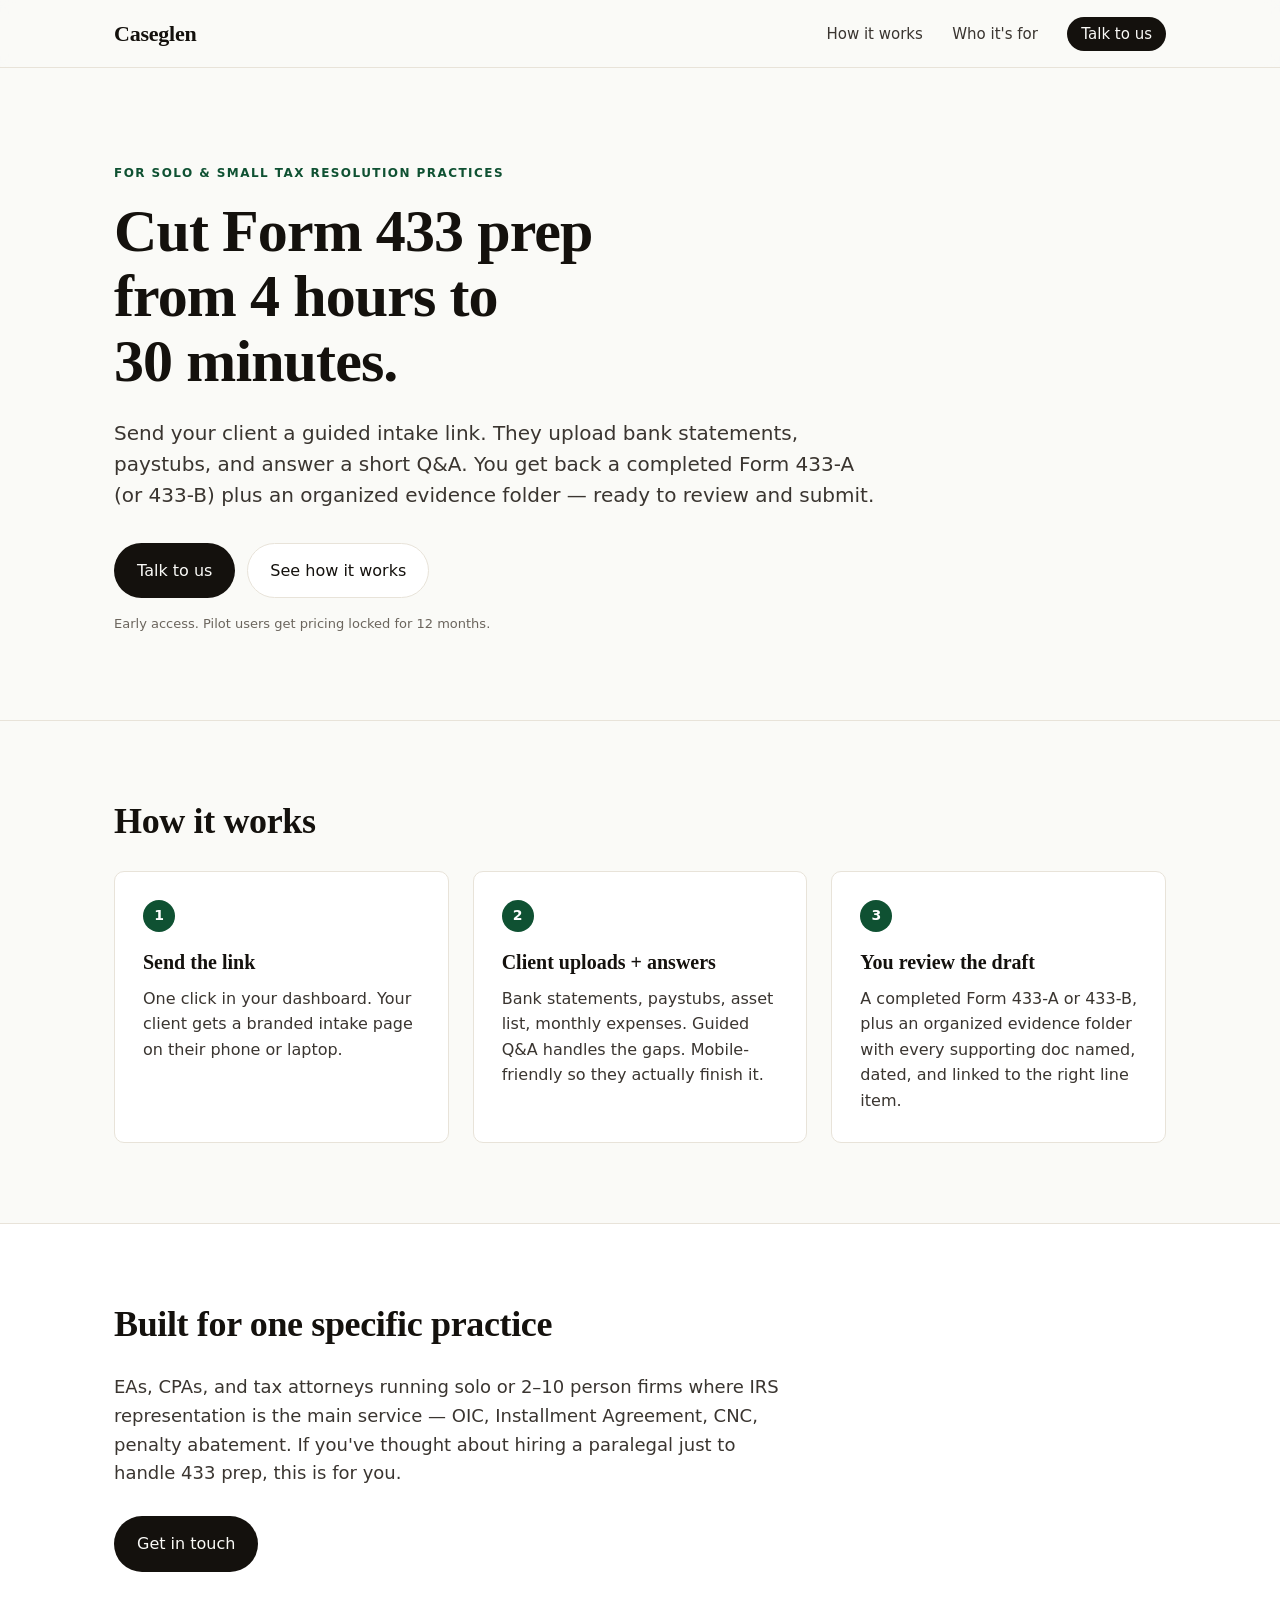
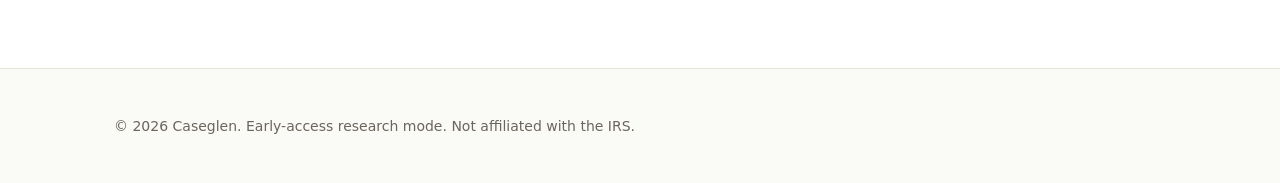
==== index.html @ 3f89bc8d "first commit" ====
<!DOCTYPE html>
<html lang="en">
<head>
<meta charset="UTF-8" />
<meta name="viewport" content="width=device-width, initial-scale=1.0" />
<title>Caseglen — AI Intake for Tax Resolution Practices</title>
<meta name="description" content="Turn client bank statements and paystubs into a completed Form 433-A or 433-B in under 30 minutes. Built for solo and small tax resolution practices." />
<link rel="stylesheet" href="styles.css" />
<link rel="icon" href="data:image/svg+xml,%3Csvg xmlns='http://www.w3.org/2000/svg' viewBox='0 0 32 32'%3E%3Crect width='32' height='32' rx='6' fill='%230f5132'/%3E%3Ctext x='16' y='22' font-family='Georgia,serif' font-size='18' fill='%23fafaf7' text-anchor='middle' font-weight='600'%3EC%3C/text%3E%3C/svg%3E">
</head>
<body>

<header class="nav">
  <div class="container nav-inner">
    <a href="index.html" class="brand">Caseglen</a>
    <nav>
      <a href="#how">How it works</a>
      <a href="#who">Who it's for</a>
      <a href="contact.html" class="nav-cta">Talk to us</a>
    </nav>
  </div>
</header>

<section class="hero">
  <div class="container">
    <p class="eyebrow">For solo &amp; small tax resolution practices</p>
    <h1>Cut Form 433 prep from 4&nbsp;hours to 30&nbsp;minutes.</h1>
    <p class="sub">
      Send your client a guided intake link. They upload bank statements,
      paystubs, and answer a short Q&amp;A. You get back a completed
      Form 433-A (or 433-B) plus an organized evidence folder — ready to
      review and submit.
    </p>
    <div class="cta-row">
      <a href="contact.html" class="btn btn-primary">Talk to us</a>
      <a href="#how" class="btn btn-ghost">See how it works</a>
    </div>
    <p class="micro">Early access. Pilot users get pricing locked for 12 months.</p>
  </div>
</section>

<section id="how" class="how">
  <div class="container">
    <h2>How it works</h2>
    <div class="steps">
      <div class="step">
        <div class="step-num">1</div>
        <h3>Send the link</h3>
        <p>One click in your dashboard. Your client gets a branded intake page on their phone or laptop.</p>
      </div>
      <div class="step">
        <div class="step-num">2</div>
        <h3>Client uploads + answers</h3>
        <p>Bank statements, paystubs, asset list, monthly expenses. Guided Q&amp;A handles the gaps. Mobile-friendly so they actually finish it.</p>
      </div>
      <div class="step">
        <div class="step-num">3</div>
        <h3>You review the draft</h3>
        <p>A completed Form 433-A or 433-B, plus an organized evidence folder with every supporting doc named, dated, and linked to the right line item.</p>
      </div>
    </div>
  </div>
</section>

<section id="who" class="who">
  <div class="container">
    <h2>Built for one specific practice</h2>
    <p class="who-lede">
      EAs, CPAs, and tax attorneys running solo or 2–10 person firms where
      IRS representation is the main service — OIC, Installment Agreement,
      CNC, penalty abatement. If you've thought about hiring a paralegal
      just to handle 433 prep, this is for you.
    </p>
    <div class="cta-row">
      <a href="contact.html" class="btn btn-primary">Get in touch</a>
    </div>
  </div>
</section>

<footer class="footer">
  <div class="container">
    <p>© <span id="year"></span> Caseglen. Early-access research mode. Not affiliated with the IRS.</p>
  </div>
</footer>

<script>document.getElementById('year').textContent=new Date().getFullYear();</script>
</body>
</html>
---- styles.css ----
:root {
  --bg: #fafaf7;
  --surface: #ffffff;
  --ink: #14110d;
  --ink-2: #3a3530;
  --muted: #6b655d;
  --line: #e8e3d9;
  --accent: #0f5132;
  --accent-2: #b08d57;
  --accent-soft: #ecf3ee;
  --radius: 10px;
  --max: 1100px;
  --font-sans: ui-sans-serif, system-ui, -apple-system, "Segoe UI", Roboto, "Helvetica Neue", Arial, sans-serif;
  --font-serif: ui-serif, Georgia, "Iowan Old Style", "Apple Garamond", Baskerville, "Times New Roman", serif;
}

* { box-sizing: border-box; }

html, body {
  margin: 0;
  padding: 0;
  background: var(--bg);
  color: var(--ink);
  font-family: var(--font-sans);
  font-size: 17px;
  line-height: 1.6;
  -webkit-font-smoothing: antialiased;
}

a { color: var(--accent); text-decoration: none; }
a:hover { text-decoration: underline; }

.container { max-width: var(--max); margin: 0 auto; padding: 0 24px; }

/* Nav */
.nav {
  border-bottom: 1px solid var(--line);
  background: rgba(250, 250, 247, 0.85);
  backdrop-filter: saturate(140%) blur(8px);
  position: sticky;
  top: 0;
  z-index: 10;
}
.nav-inner {
  display: flex;
  align-items: center;
  justify-content: space-between;
  padding-top: 16px;
  padding-bottom: 16px;
}
.brand {
  font-family: var(--font-serif);
  font-size: 22px;
  font-weight: 600;
  color: var(--ink);
  letter-spacing: -0.01em;
}
.brand:hover { text-decoration: none; }
.nav nav a {
  margin-left: 24px;
  color: var(--ink-2);
  font-size: 15px;
}
.nav-cta {
  background: var(--ink);
  color: var(--bg) !important;
  padding: 8px 14px;
  border-radius: 999px;
  font-weight: 500;
}
.nav-cta:hover { background: var(--accent); text-decoration: none; }

/* Hero */
.hero {
  padding: 96px 0 72px;
  border-bottom: 1px solid var(--line);
}
.eyebrow {
  text-transform: uppercase;
  font-size: 12px;
  letter-spacing: 0.12em;
  color: var(--accent);
  font-weight: 600;
  margin: 0 0 16px;
}
.hero h1 {
  font-family: var(--font-serif);
  font-size: clamp(36px, 5.5vw, 60px);
  line-height: 1.08;
  letter-spacing: -0.015em;
  margin: 0 0 24px;
  max-width: 18ch;
  color: var(--ink);
}
.sub {
  font-size: 20px;
  line-height: 1.55;
  max-width: 60ch;
  color: var(--ink-2);
  margin: 0 0 32px;
}
.cta-row { display: flex; gap: 12px; flex-wrap: wrap; margin-bottom: 16px; }
.btn {
  display: inline-block;
  padding: 14px 22px;
  border-radius: 999px;
  font-weight: 500;
  font-size: 16px;
  border: 1px solid transparent;
  transition: transform 0.05s ease;
}
.btn:hover { text-decoration: none; transform: translateY(-1px); }
.btn-primary { background: var(--ink); color: var(--bg); }
.btn-primary:hover { background: var(--accent); }
.btn-ghost { border-color: var(--line); color: var(--ink); background: var(--surface); }
.btn-ghost:hover { border-color: var(--ink); }
.micro { font-size: 13px; color: var(--muted); margin-top: 8px; }

/* Generic sections */
section { padding: 80px 0; border-bottom: 1px solid var(--line); }
section h2 {
  font-family: var(--font-serif);
  font-size: clamp(28px, 3.5vw, 36px);
  line-height: 1.15;
  letter-spacing: -0.01em;
  margin: 0 0 28px;
  color: var(--ink);
}

/* Problem */
.problem { background: var(--surface); }
.problem-list {
  list-style: none;
  padding: 0;
  margin: 0 0 28px;
  max-width: 60ch;
  font-size: 18px;
  color: var(--ink-2);
}
.problem-list li {
  padding: 12px 0;
  border-bottom: 1px dashed var(--line);
}
.problem-list li:last-child { border-bottom: 0; }
.problem-list strong { color: var(--ink); }
.problem-note {
  background: var(--accent-soft);
  padding: 20px 24px;
  border-radius: var(--radius);
  border-left: 3px solid var(--accent);
  max-width: 60ch;
  color: var(--ink-2);
  font-size: 17px;
  margin: 0;
}

/* How it works */
.steps {
  display: grid;
  grid-template-columns: repeat(3, 1fr);
  gap: 24px;
}
.step {
  background: var(--surface);
  border: 1px solid var(--line);
  border-radius: var(--radius);
  padding: 28px;
}
.step-num {
  display: inline-flex;
  align-items: center;
  justify-content: center;
  width: 32px;
  height: 32px;
  border-radius: 999px;
  background: var(--accent);
  color: #fff;
  font-weight: 600;
  font-size: 14px;
  margin-bottom: 14px;
}
.step h3 {
  font-family: var(--font-serif);
  font-size: 20px;
  margin: 0 0 8px;
}
.step p { margin: 0; color: var(--ink-2); font-size: 16px; }

/* Who */
.who { background: var(--surface); }
.who-lede {
  max-width: 60ch;
  font-size: 18px;
  color: var(--ink-2);
  margin: 0 0 28px;
}
.who-grid {
  display: grid;
  grid-template-columns: 1fr 1fr;
  gap: 40px;
}
.who-grid h3 {
  font-family: var(--font-serif);
  font-size: 22px;
  margin: 0 0 14px;
}
.check-list, .x-list { list-style: none; padding: 0; margin: 0; }
.check-list li, .x-list li {
  padding: 8px 0 8px 28px;
  position: relative;
  color: var(--ink-2);
  font-size: 16px;
}
.check-list li::before {
  content: "✓";
  color: var(--accent);
  font-weight: 600;
  position: absolute;
  left: 0;
}
.x-list li::before {
  content: "×";
  color: #b04545;
  font-weight: 700;
  position: absolute;
  left: 4px;
  font-size: 18px;
  line-height: 1;
  top: 9px;
}

/* Why now */
.why-now p {
  max-width: 65ch;
  font-size: 18px;
  color: var(--ink-2);
  margin: 0;
}
.why-now em { color: var(--ink); font-style: italic; }

/* Contact */
.contact { background: var(--surface); }
.contact > .container > p {
  max-width: 60ch;
  color: var(--ink-2);
  font-size: 17px;
  margin: 0 0 28px;
}

/* Dedicated contact page */
.contact-page {
  background: var(--surface);
  padding: 96px 0 80px;
  border-bottom: 1px solid var(--line);
  min-height: calc(100vh - 220px);
}
.contact-page h1 {
  font-family: var(--font-serif);
  font-size: clamp(32px, 4.5vw, 48px);
  line-height: 1.1;
  letter-spacing: -0.01em;
  margin: 0 0 24px;
  max-width: 18ch;
  color: var(--ink);
}
.contact-lede {
  font-size: 18px;
  line-height: 1.55;
  max-width: 60ch;
  color: var(--ink-2);
  margin: 0 0 40px;
}

.contact-methods {
  display: grid;
  grid-template-columns: 1fr 1fr;
  gap: 16px;
  margin-bottom: 20px;
}
.contact-methods-large {
  gap: 20px;
  margin-bottom: 32px;
}
.contact-methods-large .contact-card {
  padding: 28px 32px;
}
.contact-hint {
  display: block;
  font-size: 13px;
  color: var(--muted);
  margin-top: 10px;
}
.contact-card {
  display: block;
  border: 1px solid var(--line);
  border-radius: var(--radius);
  padding: 20px 24px;
  background: var(--bg);
  color: var(--ink);
  transition: border-color 0.1s ease, transform 0.05s ease;
}
.contact-card:hover {
  border-color: var(--ink);
  text-decoration: none;
  transform: translateY(-1px);
}
.contact-label {
  display: block;
  text-transform: uppercase;
  font-size: 11px;
  letter-spacing: 0.12em;
  color: var(--muted);
  margin-bottom: 6px;
}
.contact-value {
  display: block;
  font-family: var(--font-serif);
  font-size: 18px;
  color: var(--ink);
  word-break: break-word;
}
.contact-note { font-size: 14px; color: var(--muted); margin: 0; }

/* Footer */
.footer {
  padding: 32px 0;
  font-size: 14px;
  color: var(--muted);
  border-bottom: 0;
}

/* Responsive */
@media (max-width: 720px) {
  .hero { padding: 64px 0 48px; }
  section { padding: 56px 0; }
  .steps, .who-grid, .contact-methods { grid-template-columns: 1fr; }
  .nav nav a { margin-left: 14px; font-size: 14px; }
}
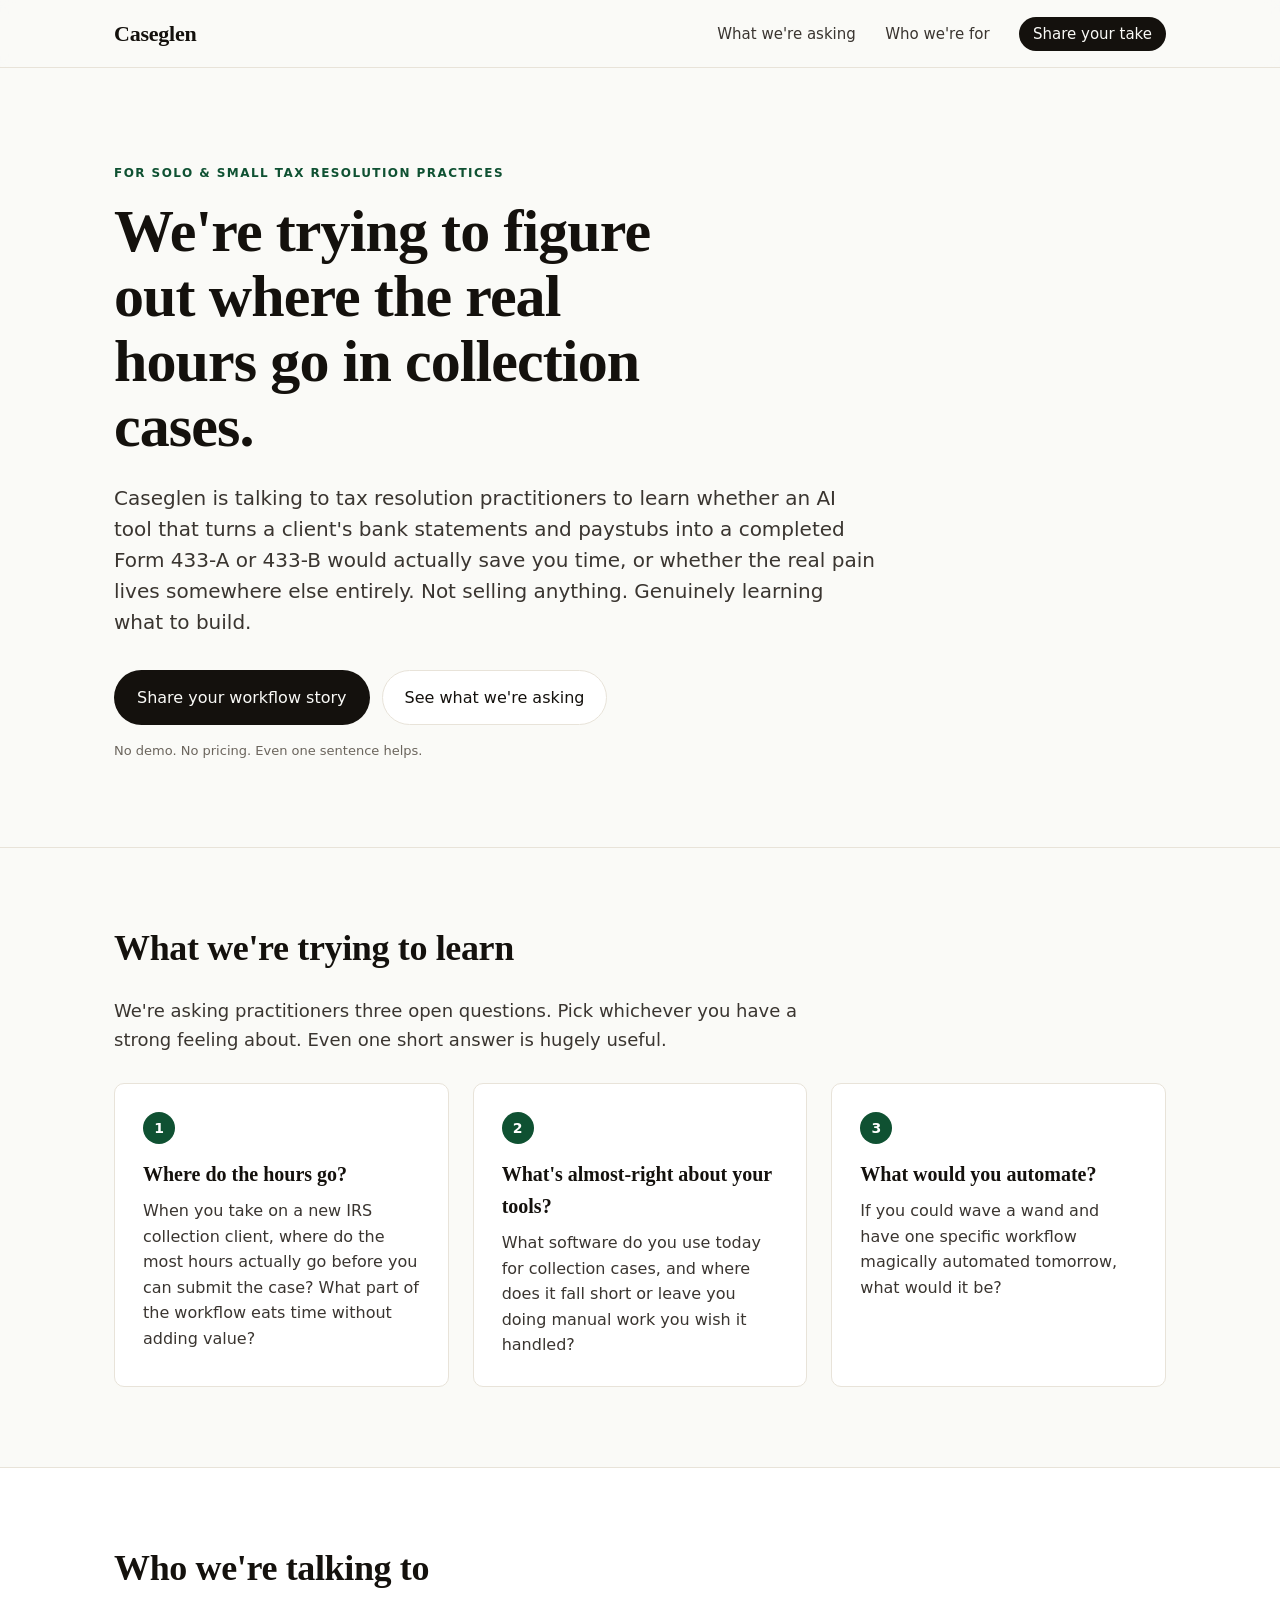
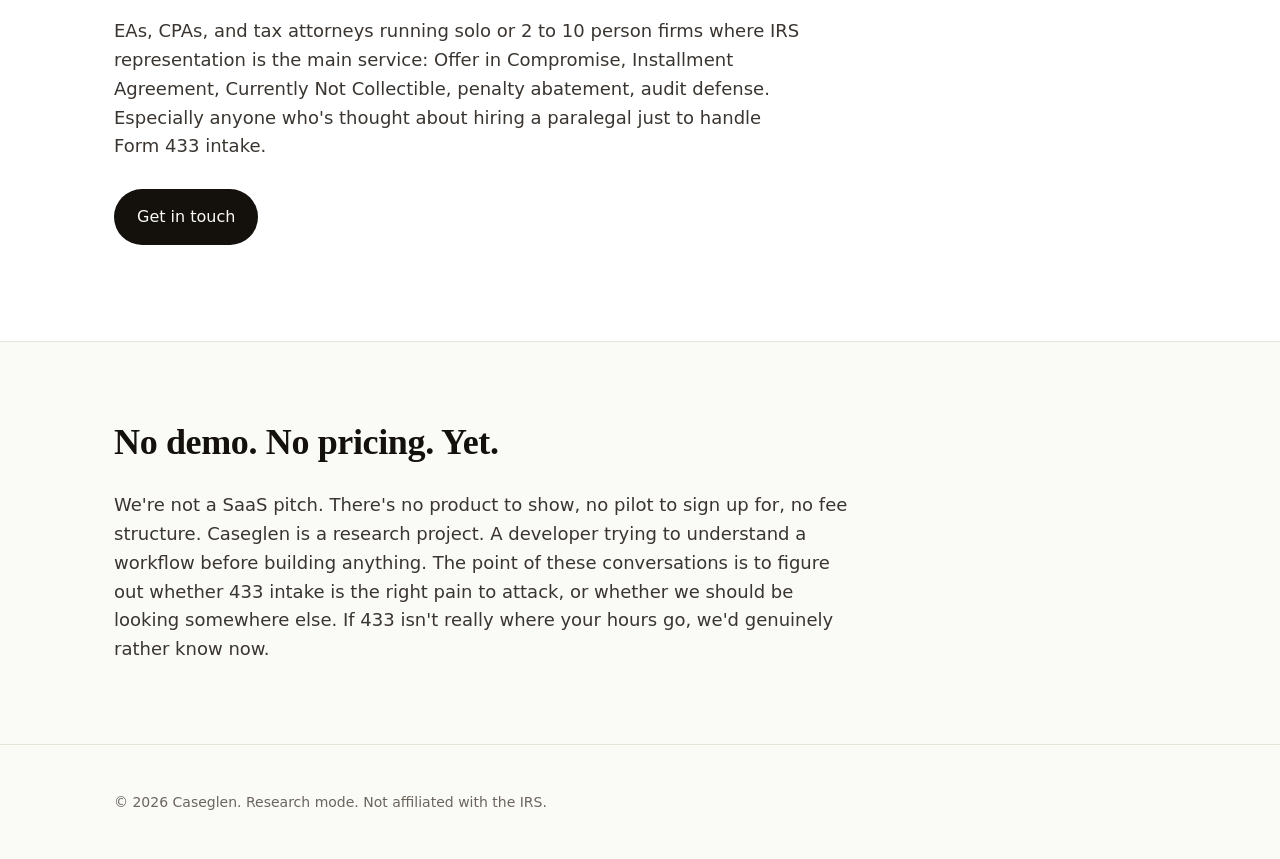
==== commit 54c0196b: "ui changes after flow modification" ====
--- a/index.html
+++ b/index.html
@@ -3,8 +3,8 @@
 <head>
 <meta charset="UTF-8" />
 <meta name="viewport" content="width=device-width, initial-scale=1.0" />
-<title>Caseglen — AI Intake for Tax Resolution Practices</title>
-<meta name="description" content="Turn client bank statements and paystubs into a completed Form 433-A or 433-B in under 30 minutes. Built for solo and small tax resolution practices." />
+<title>Caseglen. Researching where the hours go in tax resolution work</title>
+<meta name="description" content="Caseglen is talking to solo and small tax resolution practitioners to figure out where the real hours go in Form 433 prep and IRS representation work. No product, no pitch. Just trying to learn what to build." />
 <link rel="stylesheet" href="styles.css" />
 <link rel="icon" href="data:image/svg+xml,%3Csvg xmlns='http://www.w3.org/2000/svg' viewBox='0 0 32 32'%3E%3Crect width='32' height='32' rx='6' fill='%230f5132'/%3E%3Ctext x='16' y='22' font-family='Georgia,serif' font-size='18' fill='%23fafaf7' text-anchor='middle' font-weight='600'%3EC%3C/text%3E%3C/svg%3E">
 </head>
@@ -14,9 +14,9 @@
   <div class="container nav-inner">
     <a href="index.html" class="brand">Caseglen</a>
     <nav>
-      <a href="#how">How it works</a>
-      <a href="#who">Who it's for</a>
-      <a href="contact.html" class="nav-cta">Talk to us</a>
+      <a href="#questions">What we're asking</a>
+      <a href="#who">Who we're for</a>
+      <a href="contact.html" class="nav-cta">Share your take</a>
     </nav>
   </div>
 </header>
@@ -24,39 +24,44 @@
 <section class="hero">
   <div class="container">
     <p class="eyebrow">For solo &amp; small tax resolution practices</p>
-    <h1>Cut Form 433 prep from 4&nbsp;hours to 30&nbsp;minutes.</h1>
+    <h1>We're trying to figure out where the real hours go in collection cases.</h1>
     <p class="sub">
-      Send your client a guided intake link. They upload bank statements,
-      paystubs, and answer a short Q&amp;A. You get back a completed
-      Form 433-A (or 433-B) plus an organized evidence folder — ready to
-      review and submit.
+      Caseglen is talking to tax resolution practitioners to learn whether an AI
+      tool that turns a client's bank statements and paystubs into a completed
+      Form 433-A or 433-B would actually save you time, or whether the real
+      pain lives somewhere else entirely. Not selling anything. Genuinely
+      learning what to build.
     </p>
     <div class="cta-row">
-      <a href="contact.html" class="btn btn-primary">Talk to us</a>
-      <a href="#how" class="btn btn-ghost">See how it works</a>
+      <a href="contact.html" class="btn btn-primary">Share your workflow story</a>
+      <a href="#questions" class="btn btn-ghost">See what we're asking</a>
     </div>
-    <p class="micro">Early access. Pilot users get pricing locked for 12 months.</p>
+    <p class="micro">No demo. No pricing. Even one sentence helps.</p>
   </div>
 </section>
 
-<section id="how" class="how">
+<section id="questions" class="how">
   <div class="container">
-    <h2>How it works</h2>
+    <h2>What we're trying to learn</h2>
+    <p class="who-lede">
+      We're asking practitioners three open questions. Pick whichever you have a
+      strong feeling about. Even one short answer is hugely useful.
+    </p>
     <div class="steps">
       <div class="step">
         <div class="step-num">1</div>
-        <h3>Send the link</h3>
-        <p>One click in your dashboard. Your client gets a branded intake page on their phone or laptop.</p>
+        <h3>Where do the hours go?</h3>
+        <p>When you take on a new IRS collection client, where do the most hours actually go before you can submit the case? What part of the workflow eats time without adding value?</p>
       </div>
       <div class="step">
         <div class="step-num">2</div>
-        <h3>Client uploads + answers</h3>
-        <p>Bank statements, paystubs, asset list, monthly expenses. Guided Q&amp;A handles the gaps. Mobile-friendly so they actually finish it.</p>
+        <h3>What's almost-right about your tools?</h3>
+        <p>What software do you use today for collection cases, and where does it fall short or leave you doing manual work you wish it handled?</p>
       </div>
       <div class="step">
         <div class="step-num">3</div>
-        <h3>You review the draft</h3>
-        <p>A completed Form 433-A or 433-B, plus an organized evidence folder with every supporting doc named, dated, and linked to the right line item.</p>
+        <h3>What would you automate?</h3>
+        <p>If you could wave a wand and have one specific workflow magically automated tomorrow, what would it be?</p>
       </div>
     </div>
   </div>
@@ -64,12 +69,13 @@
 
 <section id="who" class="who">
   <div class="container">
-    <h2>Built for one specific practice</h2>
+    <h2>Who we're talking to</h2>
     <p class="who-lede">
-      EAs, CPAs, and tax attorneys running solo or 2–10 person firms where
-      IRS representation is the main service — OIC, Installment Agreement,
-      CNC, penalty abatement. If you've thought about hiring a paralegal
-      just to handle 433 prep, this is for you.
+      EAs, CPAs, and tax attorneys running solo or 2 to 10 person firms where
+      IRS representation is the main service: Offer in Compromise, Installment
+      Agreement, Currently Not Collectible, penalty abatement, audit defense.
+      Especially anyone who's thought about hiring a paralegal just to handle
+      Form 433 intake.
     </p>
     <div class="cta-row">
       <a href="contact.html" class="btn btn-primary">Get in touch</a>
@@ -77,9 +83,23 @@
   </div>
 </section>
 
+<section class="why-now">
+  <div class="container">
+    <h2>No demo. No pricing. Yet.</h2>
+    <p>
+      We're not a SaaS pitch. There's no product to show, no pilot to sign up
+      for, no fee structure. Caseglen is a research project. A developer trying
+      to understand a workflow before building anything. The point of these
+      conversations is to figure out whether 433 intake is the right pain to
+      attack, or whether we should be looking somewhere else. If 433 isn't
+      really where your hours go, we'd genuinely rather know now.
+    </p>
+  </div>
+</section>
+
 <footer class="footer">
   <div class="container">
-    <p>© <span id="year"></span> Caseglen. Early-access research mode. Not affiliated with the IRS.</p>
+    <p>&copy; <span id="year"></span> Caseglen. Research mode. Not affiliated with the IRS.</p>
   </div>
 </footer>
 
